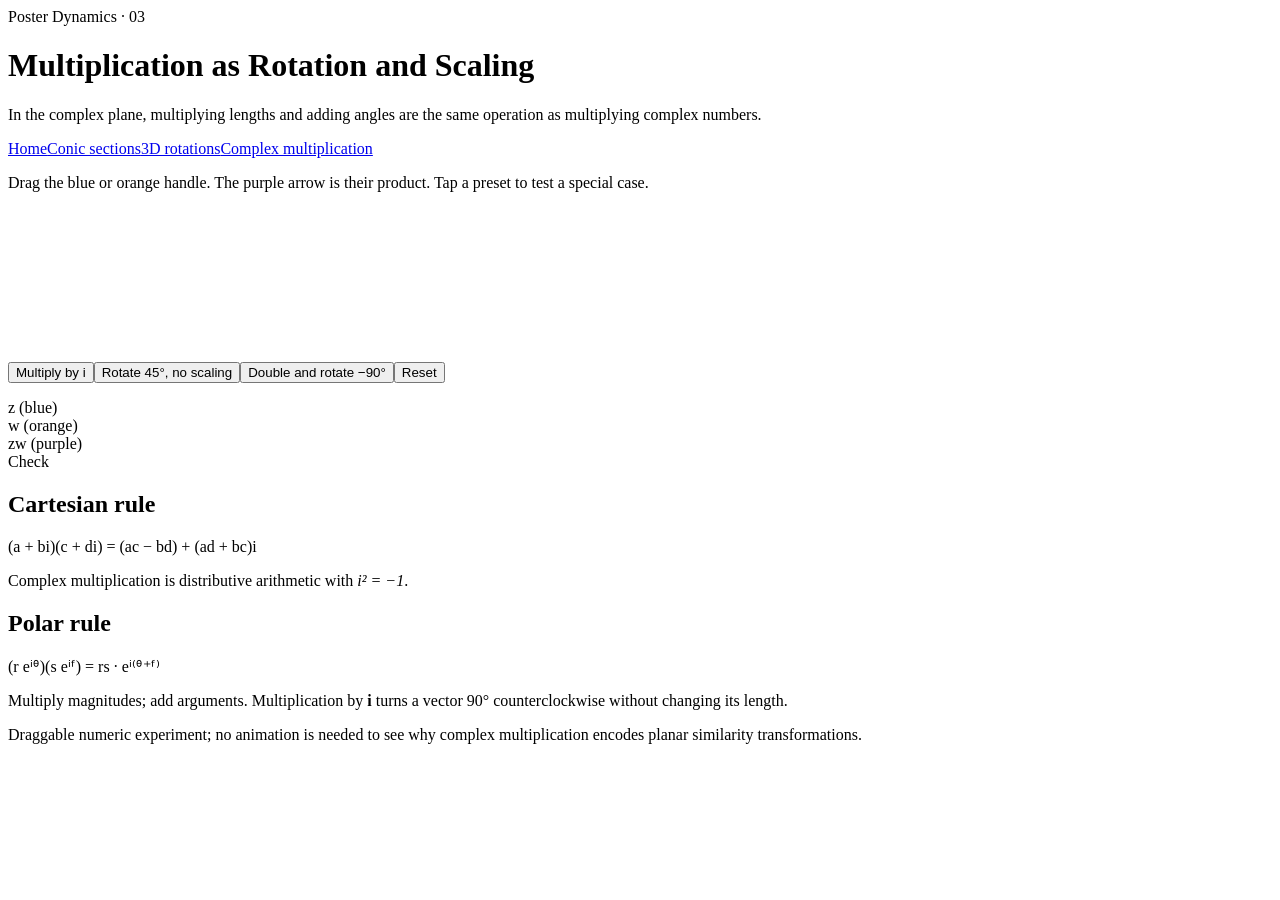
==== complex.html @ cca3d61b "Publish interactive poster page: complex.html" ====
<!doctype html><html lang="en"><head><meta charset="utf-8"><meta name="viewport" content="width=device-width, initial-scale=1"><title>Complex Multiplication — Poster Dynamics</title><link rel="stylesheet" href="assets/style.css"></head><body><header><div class="brand">Poster Dynamics · 03</div><h1>Multiplication as Rotation and Scaling</h1><p>In the complex plane, multiplying lengths and adding angles are the same operation as multiplying complex numbers.</p><nav><a href="index.html">Home</a><a href="conics.html">Conic sections</a><a href="rotations.html">3D rotations</a><a aria-current="page" href="complex.html">Complex multiplication</a></nav></header><main><div class="panel"><p class="lead">Drag the blue or orange handle. The purple arrow is their product. Tap a preset to test a special case.</p><div class="canvaswrap"><canvas id="complexPlane" aria-label="Complex plane with draggable arrows z, w and product zw"></canvas></div><div class="buttons"><button data-preset="i">Multiply by i</button><button data-preset="half">Rotate 45°, no scaling</button><button data-preset="double">Double and rotate −90°</button><button data-preset="reset">Reset</button></div><div class="grid" style="margin-top:16px"><div class="readout"><span class="stat">z (blue)</span><div id="zval"></div><div id="zpolar"></div></div><div class="readout"><span class="stat">w (orange)</span><div id="wval"></div><div id="wpolar"></div></div><div class="readout"><span class="stat">zw (purple)</span><div id="pval"></div><div id="ppolar"></div></div><div class="readout"><span class="stat">Check</span><div id="check"></div></div></div></div><div class="grid"><section class="panel"><h2>Cartesian rule</h2><p class="equation">(a + bi)(c + di) = (ac − bd) + (ad + bc)i</p><p>Complex multiplication is distributive arithmetic with <em>i² = −1</em>.</p></section><section class="panel"><h2>Polar rule</h2><p class="equation">(r eⁱᶿ)(s eⁱᶠ) = rs · eⁱ⁽ᶿ⁺ᶠ⁾</p><p>Multiply magnitudes; add arguments. Multiplication by <strong>i</strong> turns a vector 90° counterclockwise without changing its length.</p></section></div></main><footer>Draggable numeric experiment; no animation is needed to see why complex multiplication encodes planar similarity transformations.</footer><script src="assets/complex.js"></script></body></html>
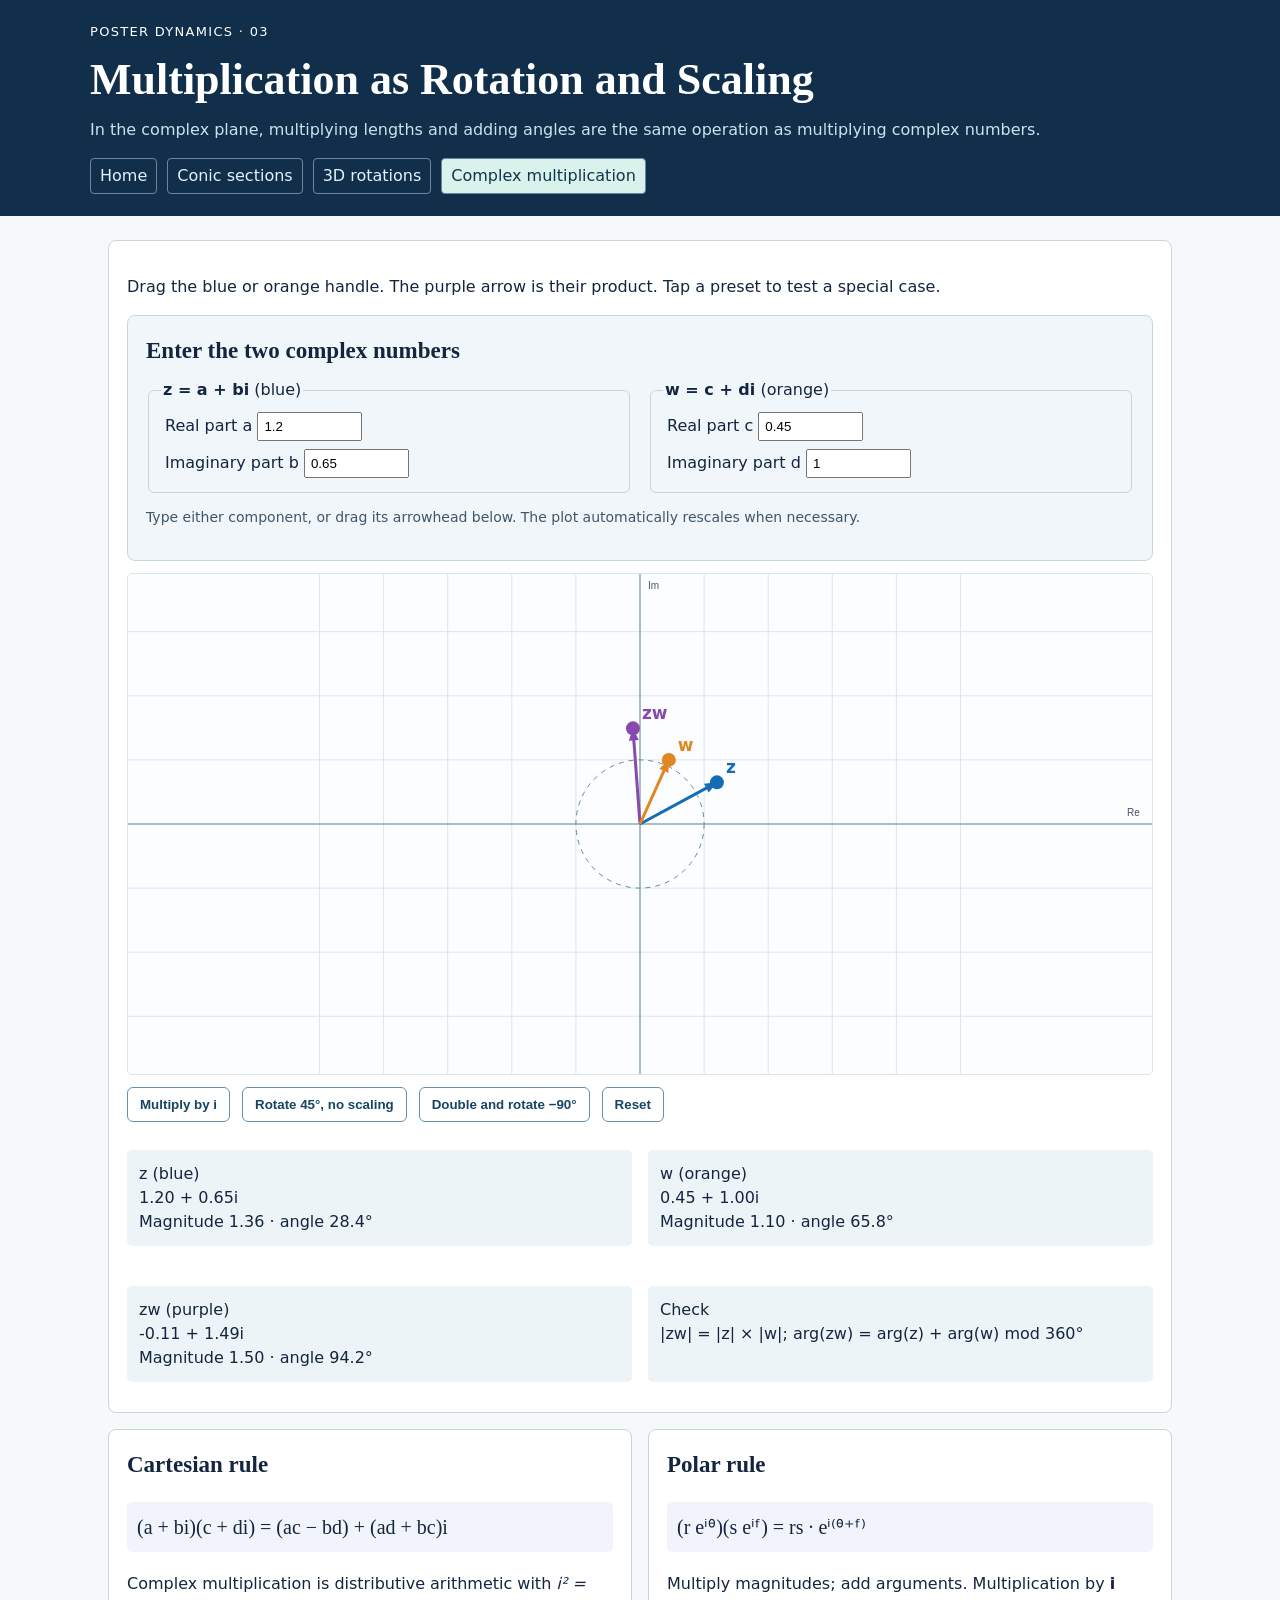
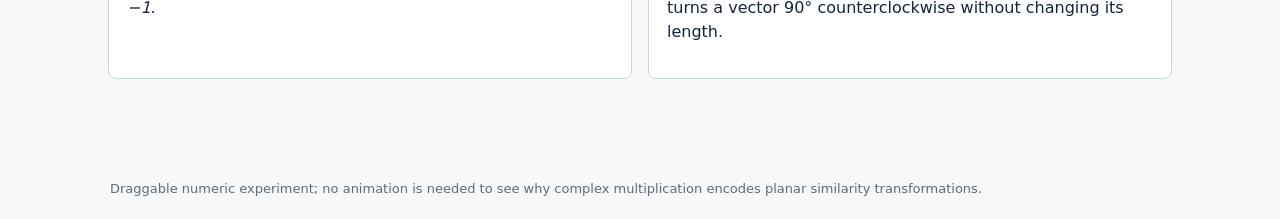
==== commit b4c274ac: "Expand interactive controls: complex.html" ====
--- a/complex.html
+++ b/complex.html
@@ -1 +1 @@
-<!doctype html><html lang="en"><head><meta charset="utf-8"><meta name="viewport" content="width=device-width, initial-scale=1"><title>Complex Multiplication — Poster Dynamics</title><link rel="stylesheet" href="assets/style.css"></head><body><header><div class="brand">Poster Dynamics · 03</div><h1>Multiplication as Rotation and Scaling</h1><p>In the complex plane, multiplying lengths and adding angles are the same operation as multiplying complex numbers.</p><nav><a href="index.html">Home</a><a href="conics.html">Conic sections</a><a href="rotations.html">3D rotations</a><a aria-current="page" href="complex.html">Complex multiplication</a></nav></header><main><div class="panel"><p class="lead">Drag the blue or orange handle. The purple arrow is their product. Tap a preset to test a special case.</p><div class="canvaswrap"><canvas id="complexPlane" aria-label="Complex plane with draggable arrows z, w and product zw"></canvas></div><div class="buttons"><button data-preset="i">Multiply by i</button><button data-preset="half">Rotate 45°, no scaling</button><button data-preset="double">Double and rotate −90°</button><button data-preset="reset">Reset</button></div><div class="grid" style="margin-top:16px"><div class="readout"><span class="stat">z (blue)</span><div id="zval"></div><div id="zpolar"></div></div><div class="readout"><span class="stat">w (orange)</span><div id="wval"></div><div id="wpolar"></div></div><div class="readout"><span class="stat">zw (purple)</span><div id="pval"></div><div id="ppolar"></div></div><div class="readout"><span class="stat">Check</span><div id="check"></div></div></div></div><div class="grid"><section class="panel"><h2>Cartesian rule</h2><p class="equation">(a + bi)(c + di) = (ac − bd) + (ad + bc)i</p><p>Complex multiplication is distributive arithmetic with <em>i² = −1</em>.</p></section><section class="panel"><h2>Polar rule</h2><p class="equation">(r eⁱᶿ)(s eⁱᶠ) = rs · eⁱ⁽ᶿ⁺ᶠ⁾</p><p>Multiply magnitudes; add arguments. Multiplication by <strong>i</strong> turns a vector 90° counterclockwise without changing its length.</p></section></div></main><footer>Draggable numeric experiment; no animation is needed to see why complex multiplication encodes planar similarity transformations.</footer><script src="assets/complex.js"></script></body></html>+<!doctype html><html lang="en"><head><meta charset="utf-8"><meta name="viewport" content="width=device-width, initial-scale=1"><title>Complex Multiplication — Poster Dynamics</title><link rel="stylesheet" href="assets/style.css"></head><body><header><div class="brand">Poster Dynamics · 03</div><h1>Multiplication as Rotation and Scaling</h1><p>In the complex plane, multiplying lengths and adding angles are the same operation as multiplying complex numbers.</p><nav><a href="index.html">Home</a><a href="conics.html">Conic sections</a><a href="rotations.html">3D rotations</a><a aria-current="page" href="complex.html">Complex multiplication</a></nav></header><main><div class="panel"><p class="lead">Drag the blue or orange handle. The purple arrow is their product. Tap a preset to test a special case.</p><div class="panel" style="background:#f0f6f9;margin:12px 0"><h2>Enter the two complex numbers</h2><div class="grid"><fieldset style="border:1px solid #c5d6e0;border-radius:6px"><legend><strong>z = a + bi</strong> (blue)</legend><label style="display:inline-block;margin:4px">Real part a <input id="zre" type="number" step="any" value="1.2" style="width:105px;padding:5px"></label><label style="display:inline-block;margin:4px">Imaginary part b <input id="zim" type="number" step="any" value="0.65" style="width:105px;padding:5px"></label></fieldset><fieldset style="border:1px solid #c5d6e0;border-radius:6px"><legend><strong>w = c + di</strong> (orange)</legend><label style="display:inline-block;margin:4px">Real part c <input id="wre" type="number" step="any" value="0.45" style="width:105px;padding:5px"></label><label style="display:inline-block;margin:4px">Imaginary part d <input id="wim" type="number" step="any" value="1" style="width:105px;padding:5px"></label></fieldset></div><p class="note">Type either component, or drag its arrowhead below. The plot automatically rescales when necessary.</p></div><div class="canvaswrap"><canvas id="complexPlane" aria-label="Complex plane with draggable arrows z, w and product zw"></canvas></div><div class="buttons"><button data-preset="i">Multiply by i</button><button data-preset="half">Rotate 45°, no scaling</button><button data-preset="double">Double and rotate −90°</button><button data-preset="reset">Reset</button></div><div class="grid" style="margin-top:16px"><div class="readout"><span class="stat">z (blue)</span><div id="zval"></div><div id="zpolar"></div></div><div class="readout"><span class="stat">w (orange)</span><div id="wval"></div><div id="wpolar"></div></div><div class="readout"><span class="stat">zw (purple)</span><div id="pval"></div><div id="ppolar"></div></div><div class="readout"><span class="stat">Check</span><div id="check"></div></div></div></div><div class="grid"><section class="panel"><h2>Cartesian rule</h2><p class="equation">(a + bi)(c + di) = (ac − bd) + (ad + bc)i</p><p>Complex multiplication is distributive arithmetic with <em>i² = −1</em>.</p></section><section class="panel"><h2>Polar rule</h2><p class="equation">(r eⁱᶿ)(s eⁱᶠ) = rs · eⁱ⁽ᶿ⁺ᶠ⁾</p><p>Multiply magnitudes; add arguments. Multiplication by <strong>i</strong> turns a vector 90° counterclockwise without changing its length.</p></section></div></main><footer>Draggable numeric experiment; no animation is needed to see why complex multiplication encodes planar similarity transformations.</footer><script src="assets/complex.js"></script></body></html>
--- a/assets/style.css
+++ b/assets/style.css
@@ -0,0 +1 @@
+:root{font-family:system-ui,sans-serif;color:#13253f;background:#f6f8fa}*{box-sizing:border-box}body{margin:0;line-height:1.5}header{background:#112f4b;color:white;padding:22px max(18px,calc((100vw - 1100px)/2))}header h1{font-family:Georgia,serif;font-size:clamp(28px,4vw,44px);margin:5px 0}header p{margin:4px 0;color:#c9e2ec}.brand{font-size:13px;letter-spacing:.1em;text-transform:uppercase}nav{display:flex;gap:10px;flex-wrap:wrap;margin-top:16px}nav a{color:#e3f2fa;padding:5px 9px;border:1px solid #6689a0;border-radius:4px;text-decoration:none}nav a[aria-current=page]{background:#d9f2ec;color:#13344c}main{max-width:1100px;margin:24px auto;padding:0 18px 40px}.grid{display:grid;grid-template-columns:repeat(2,minmax(0,1fr));gap:16px}.grid3{display:grid;grid-template-columns:repeat(3,minmax(0,1fr));gap:16px}.panel,.cardlink{background:white;padding:18px;border:1px solid #c6d7de;border-radius:8px;margin-bottom:16px}.cardlink{text-decoration:none;color:inherit;display:block}h2{font-family:Georgia,serif;margin:0 0 10px;font-size:23px}.canvaswrap{background:#fbfdff;border:1px solid #dae4eb;border-radius:5px;overflow:hidden}canvas{width:100%;display:block;touch-action:none}.control,.buttons{display:flex;gap:12px;align-items:center;flex-wrap:wrap;margin:12px 0}.control input{flex:1;accent-color:#156184}.buttons button{padding:9px 12px;color:#164663;background:white;border:1px solid #6990a8;border-radius:6px;cursor:pointer;font-weight:600}.readout{padding:12px;background:#edf4f7;border-radius:5px;margin:12px 0}.note{font-size:14px;color:#40566a}.big{font-size:20px;font-weight:bold;color:#074e77}.equation{font-family:Georgia,serif;font-size:20px;background:#f1f5fb;padding:10px;border-radius:5px}.tag{color:#0c5549}.num{font-size:13px;color:#2c6a80}table{border-collapse:collapse;width:100%;font-size:14px}th,td{border:1px solid #d5e2e9;padding:6px}th{background:#edf5f7}footer{max-width:1100px;margin:auto;padding:20px;font-size:13px;color:#5b6c7b}@media(max-width:750px){.grid,.grid3{grid-template-columns:1fr}main{margin:12px auto;padding:0 12px 24px}}
